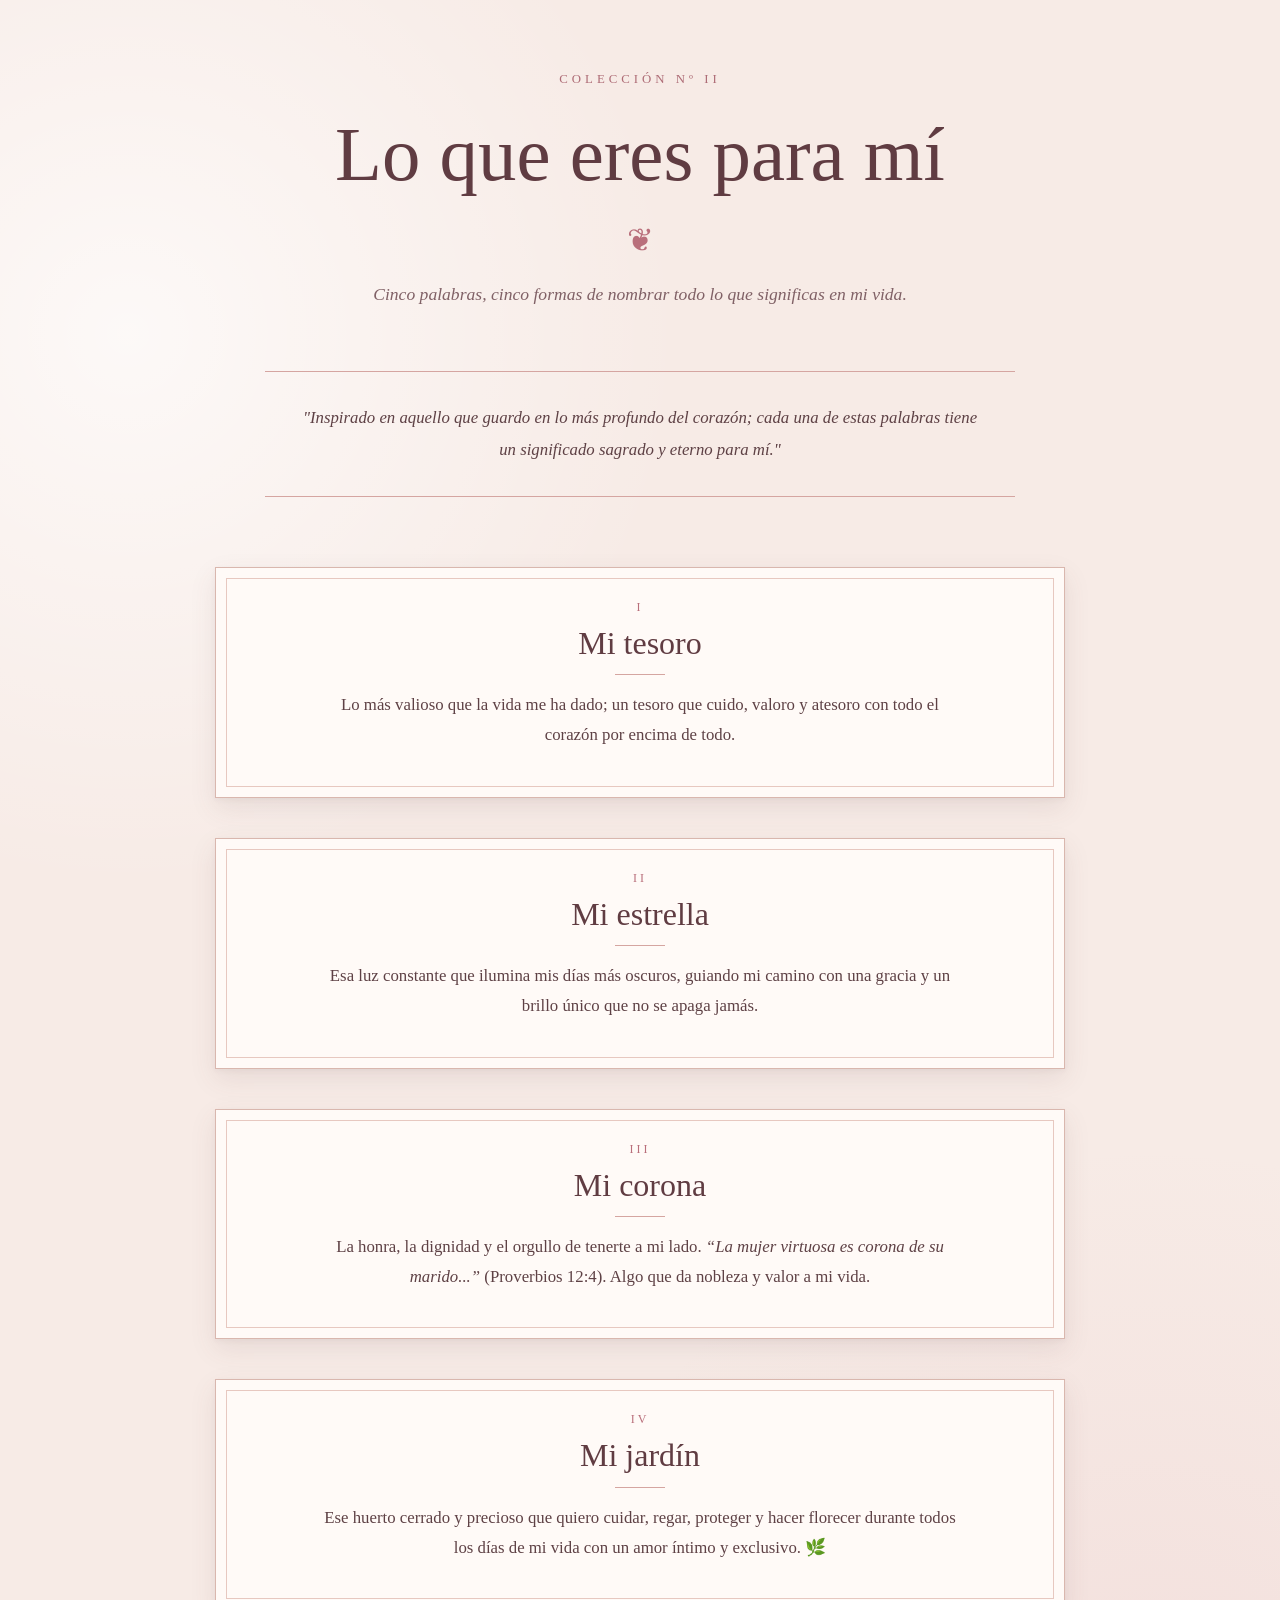
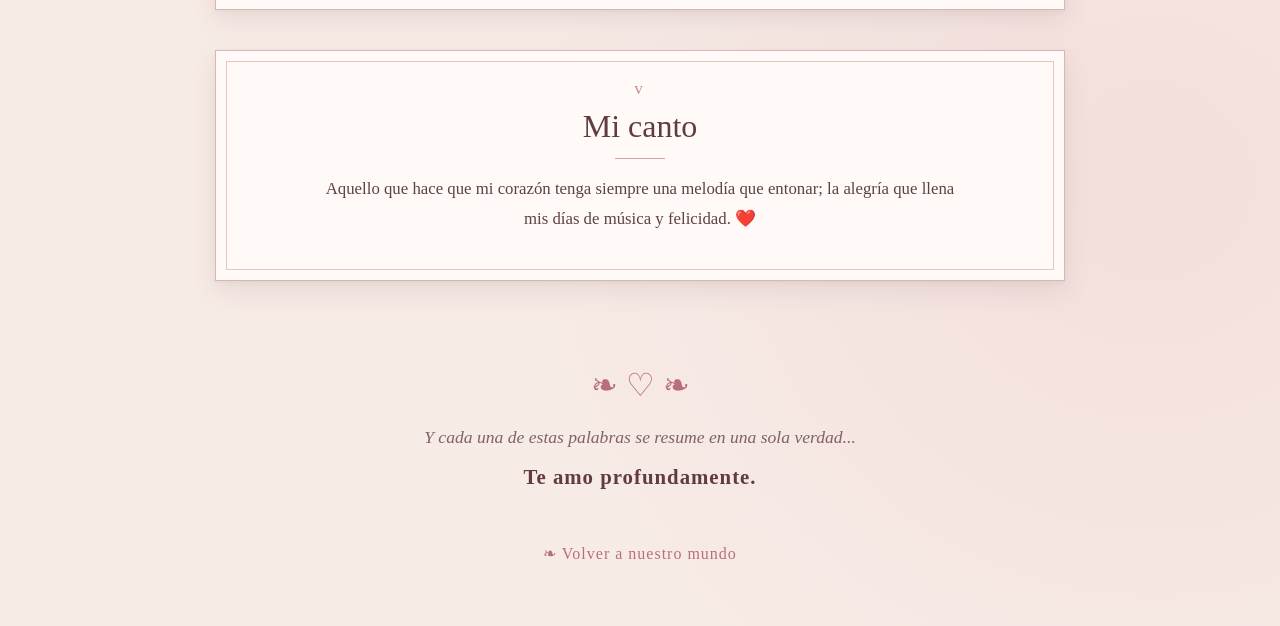
==== pages/cosas-que-amo.html @ c4e6b749 "Primer commit de la sorpresa de Charis" ====
<!DOCTYPE html>
<html lang="es">

<head>
    <meta charset="UTF-8">
    <meta name="viewport" content="width=device-width, initial-scale=1.0">
    <title>Lo que eres para mí ❤️</title>

    <!-- Bootstrap -->
    <link href="https://cdn.jsdelivr.net/npm/bootstrap@5.3.3/dist/css/bootstrap.min.css" rel="stylesheet">

    <!-- CSS exclusivo de esta sección -->
    <link rel="stylesheet" href="../css/styleCosas.css">
</head>

<body>

    <main class="pagina-cosas">

        <!-- =================================
            ENCABEZADO
        ================================== -->
        <header class="encabezado-cosas">
            <p class="numero-cosas">
                COLECCIÓN Nº II
            </p>
            <h1>
                Lo que eres para mí
            </h1>
            <div class="ornamento">
                ❦
            </div>
            <p class="subtitulo-cosas">
                Cinco palabras, cinco formas de nombrar todo lo que significas en mi vida.
            </p>
        </header>

        <!-- =================================
            INTRODUCCIÓN
        ================================== -->
        <section class="introduccion-cosas">
            <p>
                "Inspirado en aquello que guardo en lo más profundo del corazón; cada una de estas palabras tiene un significado sagrado y eterno para mí."
            </p>
        </section>

        <!-- =================================
            CONTENEDOR DE SIGNIFICADOS
        ================================== -->
        <section class="galeria-cosas">

            <!-- ELEMENTO 1: MI TESORO -->
            <article class="tarjeta-significado">
                <div class="marco-tarjeta">
                    <div class="contenido-tarjeta">
                        <p class="numero-elemento">I</p>
                        <h2>Mi tesoro</h2>
                        <div class="linea"></div>
                        <p class="texto-elemento">
                            Lo más valioso que la vida me ha dado; un tesoro que cuido, valoro y atesoro con todo el corazón por encima de todo.
                        </p>
                    </div>
                </div>
            </article>

            <!-- ELEMENTO 2: MI ESTRELLA -->
            <article class="tarjeta-significado">
                <div class="marco-tarjeta">
                    <div class="contenido-tarjeta">
                        <p class="numero-elemento">II</p>
                        <h2>Mi estrella</h2>
                        <div class="linea"></div>
                        <p class="texto-elemento">
                            Esa luz constante que ilumina mis días más oscuros, guiando mi camino con una gracia y un brillo único que no se apaga jamás.
                        </p>
                    </div>
                </div>
            </article>

            <!-- ELEMENTO 3: MI CORONA -->
            <article class="tarjeta-significado">
                <div class="marco-tarjeta">
                    <div class="contenido-tarjeta">
                        <p class="numero-elemento">III</p>
                        <h2>Mi corona</h2>
                        <div class="linea"></div>
                        <p class="texto-elemento">
                            La honra, la dignidad y el orgullo de tenerte a mi lado. <em>“La mujer virtuosa es corona de su marido...”</em> (Proverbios 12:4). Algo que da nobleza y valor a mi vida.
                        </p>
                    </div>
                </div>
            </article>

            <!-- ELEMENTO 4: MI JARDÍN -->
            <article class="tarjeta-significado">
                <div class="marco-tarjeta">
                    <div class="contenido-tarjeta">
                        <p class="numero-elemento">IV</p>
                        <h2>Mi jardín</h2>
                        <div class="linea"></div>
                        <p class="texto-elemento">
                            Ese huerto cerrado y precioso que quiero cuidar, regar, proteger y hacer florecer durante todos los días de mi vida con un amor íntimo y exclusivo. 🌿
                        </p>
                    </div>
                </div>
            </article>

            <!-- ELEMENTO 5: MI CANTO -->
            <article class="tarjeta-significado">
                <div class="marco-tarjeta">
                    <div class="contenido-tarjeta">
                        <p class="numero-elemento">V</p>
                        <h2>Mi canto</h2>
                        <div class="linea"></div>
                        <p class="texto-elemento">
                            Aquello que hace que mi corazón tenga siempre una melodía que entonar; la alegría que llena mis días de música y felicidad. ❤️
                        </p>
                    </div>
                </div>
            </article>

        </section>

        <!-- =================================
            FINAL
        ================================== -->
        <section class="final-cosas">
            <div class="ornamento">
                ❧ ♡ ❧
            </div>
            <p>
                Y cada una de estas palabras se resume en una sola verdad...
            </p>
            <span>
                Te amo profundamente.
            </span>
        </section>

        <!-- =================================
            VOLVER
        ================================== -->
        <div class="volver">
            <a href="inicio.html">
                ❧ Volver a nuestro mundo
            </a>
        </div>

    </main>

    <script src="../javascript/museo.js"></script>
    <!-- Etiqueta de audio global con loop para que se repita sola -->
<audio id="musicaFondo" loop>
    <source src="../audio/cancion.mp3" type="audio/mpeg">
    Tu navegador no soporta el elemento de audio.
</audio>

<script>
    window.addEventListener("DOMContentLoaded", function() {
        const audio = document.getElementById("musicaFondo");
        
        // 1. Recuperar el segundo exacto en el que iba la canción antes de cambiar de página
        const tiempoGuardado = localStorage.getItem("tiempoAudio");
        if (tiempoGuardado) {
            audio.currentTime = parseFloat(tiempoGuardado);
        }

        // 2. Verificar si el sobre ya fue abierto para iniciar la reproducción
        if (localStorage.getItem("reproducirMusica") === "true") {
            audio.play().catch(error => {
                console.log("Esperando interacción del navegador:", error);
            });
        }

        // 3. Guardar constantemente el segundo actual de la canción en la memoria del navegador
        setInterval(function() {
            if (!audio.paused) {
                localStorage.setItem("tiempoAudio", audio.currentTime);
            }
        }, 1000);
    });
</script>
</body>

</html>
---- css/styleCosas.css ----
/* =========================================
   CONFIGURACIÓN GENERAL
========================================= */
* {
    margin: 0;
    padding: 0;
    box-sizing: border-box;
}

body {
    font-family: Georgia, "Times New Roman", serif;
    color: #5e4145;
    background-color: #f7ebe6;
}

/* =========================================
   PÁGINA
========================================= */
.pagina-cosas {
    min-height: 100vh;
    padding: 70px 25px 60px;
    background:
        radial-gradient(circle at 10% 15%,
            rgba(255, 255, 255, 0.7),
            transparent 25%),
        radial-gradient(circle at 90% 80%,
            rgba(211, 135, 146, 0.12),
            transparent 30%),
        #f7ebe6;
}

/* =========================================
   ENCABEZADO
========================================= */
.encabezado-cosas {
    max-width: 800px;
    margin: 0 auto 60px;
    text-align: center;
}

.numero-cosas {
    font-size: 0.8rem;
    letter-spacing: 4px;
    color: #ae6c76;
    margin-bottom: 20px;
}

.encabezado-cosas h1 {
    font-size: clamp(2.5rem, 6vw, 5rem);
    font-weight: 400;
    color: #603c42;
    margin-bottom: 15px;
}

.ornamento {
    font-size: 2rem;
    color: #b96f7b;
    margin: 15px 0;
}

.subtitulo-cosas {
    max-width: 600px;
    margin: auto;
    font-size: 1.1rem;
    line-height: 1.8;
    font-style: italic;
    color: #806166;
}

/* =========================================
   INTRODUCCIÓN
========================================= */
.introduccion-cosas {
    max-width: 750px;
    margin: 0 auto 70px;
    padding: 30px 35px;
    text-align: center;
    border-top: 1px solid #d5a5a1;
    border-bottom: 1px solid #d5a5a1;
}

.introduccion-cosas p {
    margin: 0;
    font-size: 1.05rem;
    line-height: 1.9;
    font-style: italic;
}

/* =========================================
   GALERÍA / TARJETAS
========================================= */
.galeria-cosas {
    max-width: 850px;
    margin: auto;
    display: flex;
    flex-direction: column;
    gap: 40px;
}

.tarjeta-significado {
    width: 100%;
}

.marco-tarjeta {
    background-color: #fffaf7;
    padding: 30px;
    border: 1px solid #d9b7ae;
    box-shadow: 
        0 10px 25px rgba(94, 65, 69, 0.1),
        0 2px 5px rgba(94, 65, 69, 0.05);
    position: relative;
    transition: transform 0.4s ease;
}

.marco-tarjeta::before {
    content: "";
    position: absolute;
    inset: 10px;
    border: 1px solid #e7c8c0;
    pointer-events: none;
}

.marco-tarjeta:hover {
    transform: translateY(-4px);
}

.contenido-tarjeta {
    text-align: center;
    max-width: 650px;
    margin: 0 auto;
}

.numero-elemento {
    font-size: 0.75rem;
    letter-spacing: 3px;
    color: #b96f7b;
    margin-bottom: 8px;
}

.contenido-tarjeta h2 {
    font-size: 2rem;
    font-weight: 400;
    color: #603c42;
    margin-bottom: 12px;
}

.linea {
    width: 50px;
    height: 1px;
    background-color: #d5a5a1;
    margin: 0 auto 15px;
}

.texto-elemento {
    font-size: 1.05rem;
    line-height: 1.8;
    color: #5e4145;
}

/* =========================================
   FINAL
========================================= */
.final-cosas {
    max-width: 600px;
    margin: 80px auto 40px;
    text-align: center;
}

.final-cosas p {
    font-style: italic;
    font-size: 1.1rem;
    color: #806166;
    margin-bottom: 10px;
}

.final-cosas span {
    font-size: 1.3rem;
    color: #603c42;
    font-weight: bold;
    letter-spacing: 1px;
}

/* =========================================
   VOLVER
========================================= */
.volver {
    text-align: center;
    margin-top: 50px;
}

.volver a {
    color: #b96f7b;
    text-decoration: none;
    font-size: 1rem;
    letter-spacing: 1px;
    transition: color 0.3s ease;
}

.volver a:hover {
    color: #603c42;
    text-decoration: underline;
}
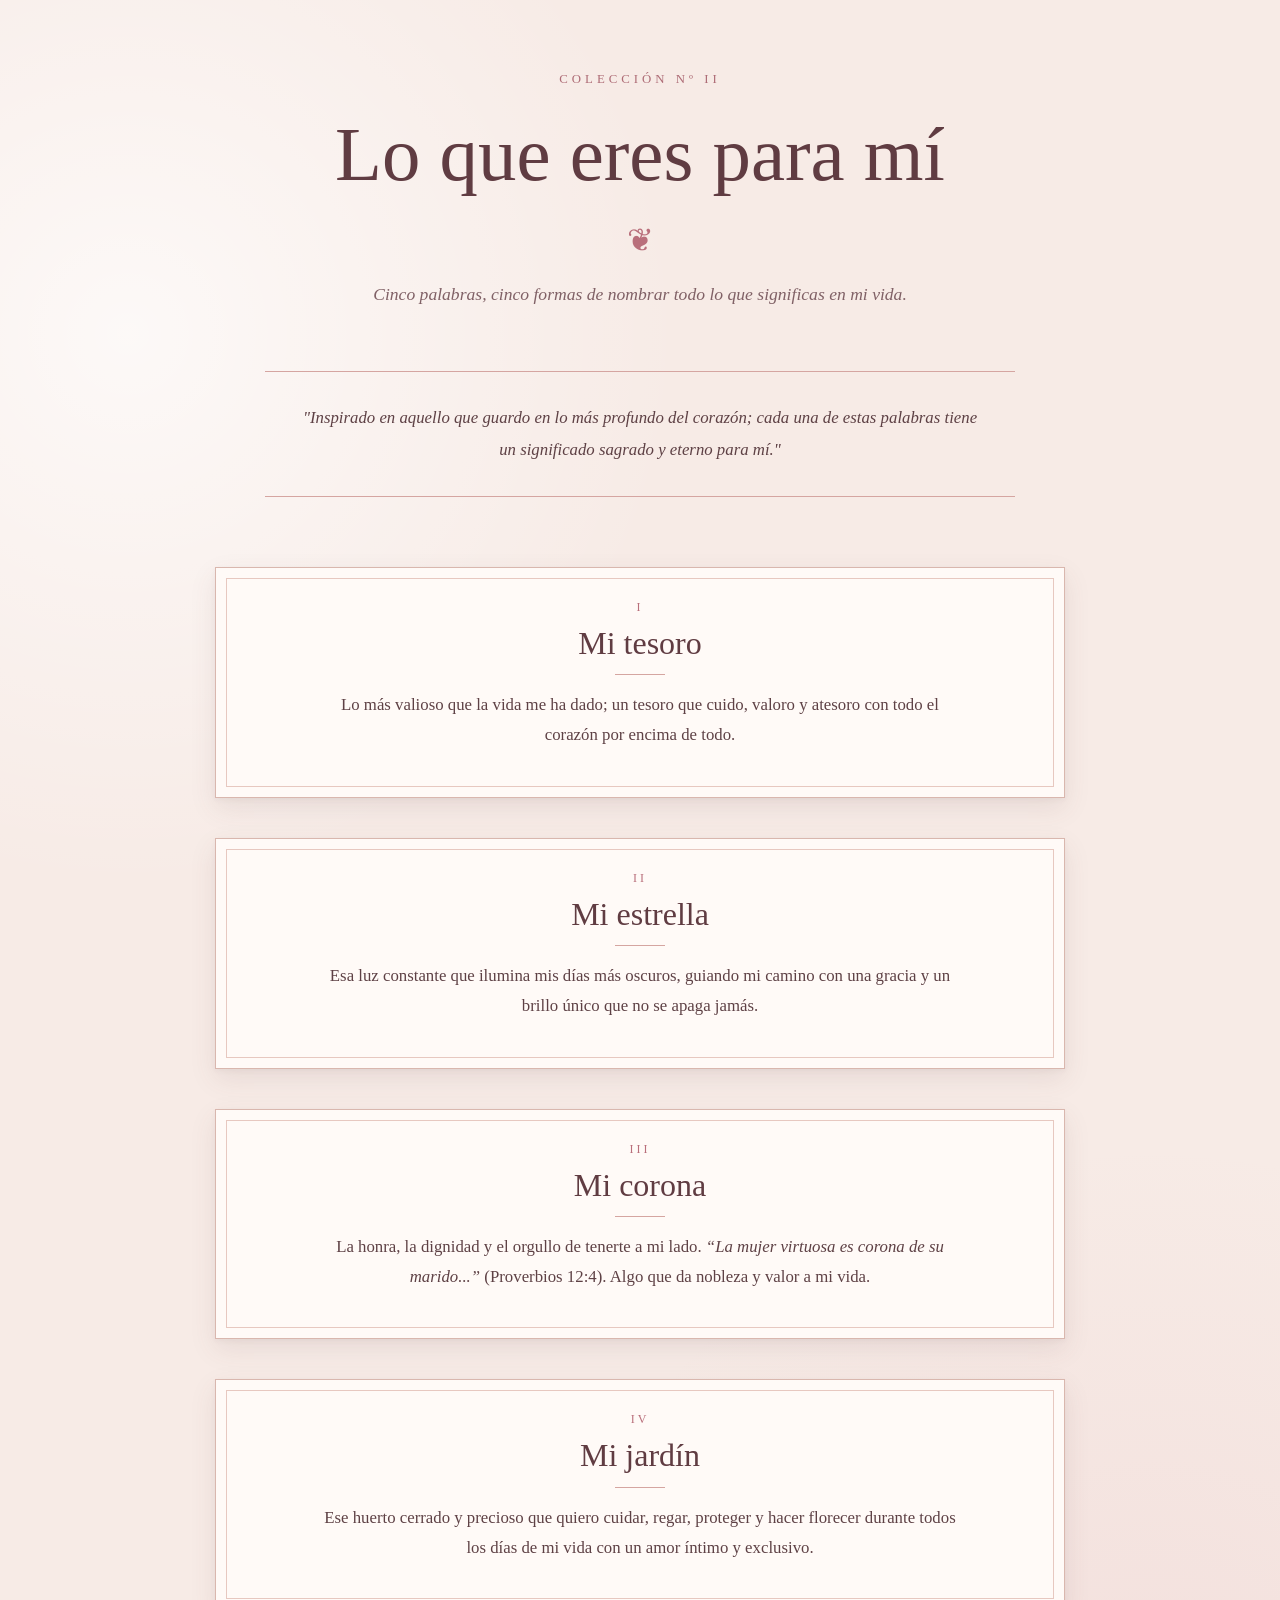
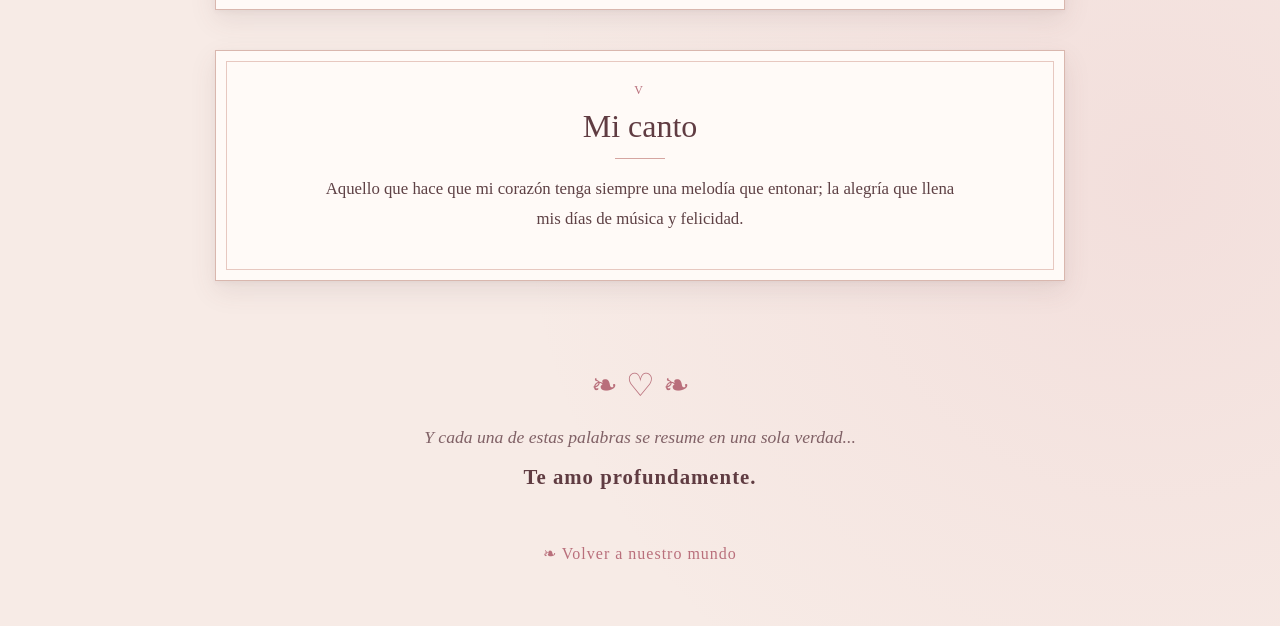
==== commit 3fe4b402: "ajuste de errores" ====
--- a/pages/cosas-que-amo.html
+++ b/pages/cosas-que-amo.html
@@ -99,7 +99,7 @@
                         <h2>Mi jardín</h2>
                         <div class="linea"></div>
                         <p class="texto-elemento">
-                            Ese huerto cerrado y precioso que quiero cuidar, regar, proteger y hacer florecer durante todos los días de mi vida con un amor íntimo y exclusivo. 🌿
+                            Ese huerto cerrado y precioso que quiero cuidar, regar, proteger y hacer florecer durante todos los días de mi vida con un amor íntimo y exclusivo. 
                         </p>
                     </div>
                 </div>
@@ -113,7 +113,7 @@
                         <h2>Mi canto</h2>
                         <div class="linea"></div>
                         <p class="texto-elemento">
-                            Aquello que hace que mi corazón tenga siempre una melodía que entonar; la alegría que llena mis días de música y felicidad. ❤️
+                            Aquello que hace que mi corazón tenga siempre una melodía que entonar; la alegría que llena mis días de música y felicidad. 
                         </p>
                     </div>
                 </div>
